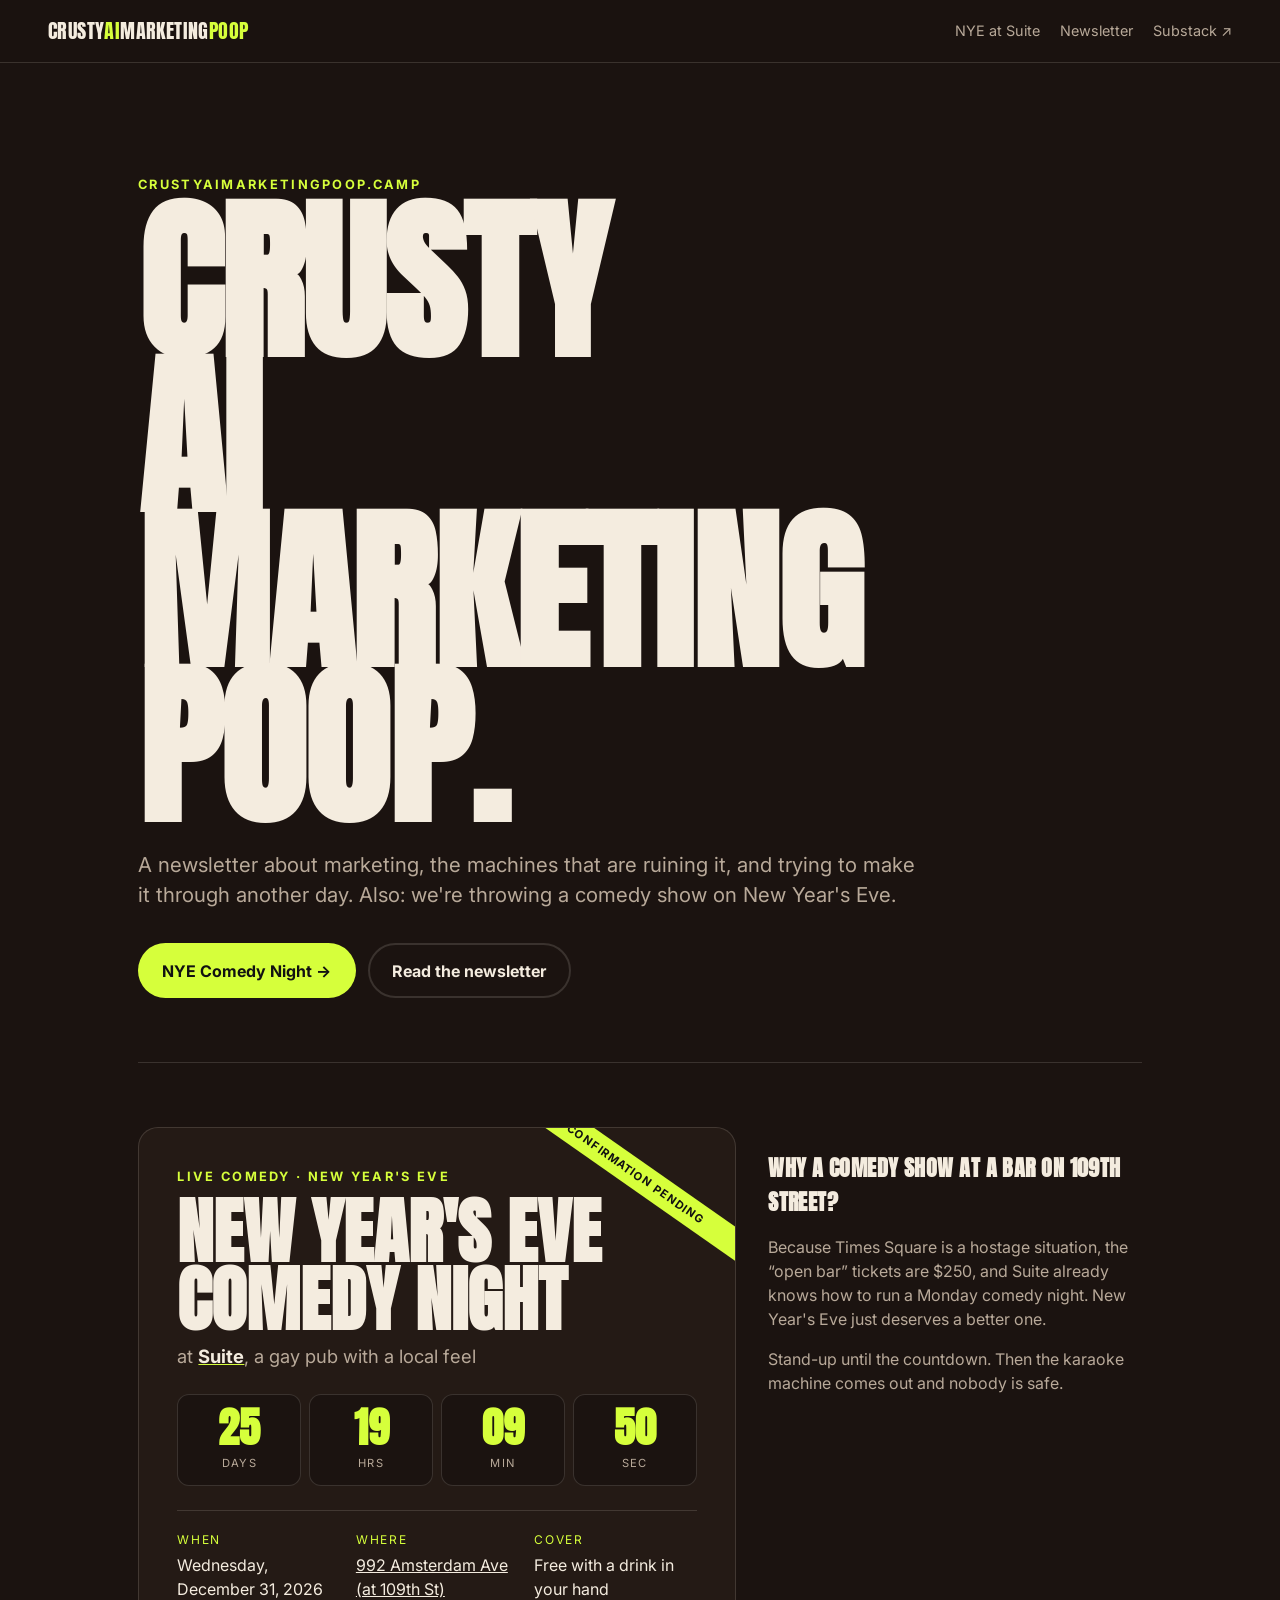
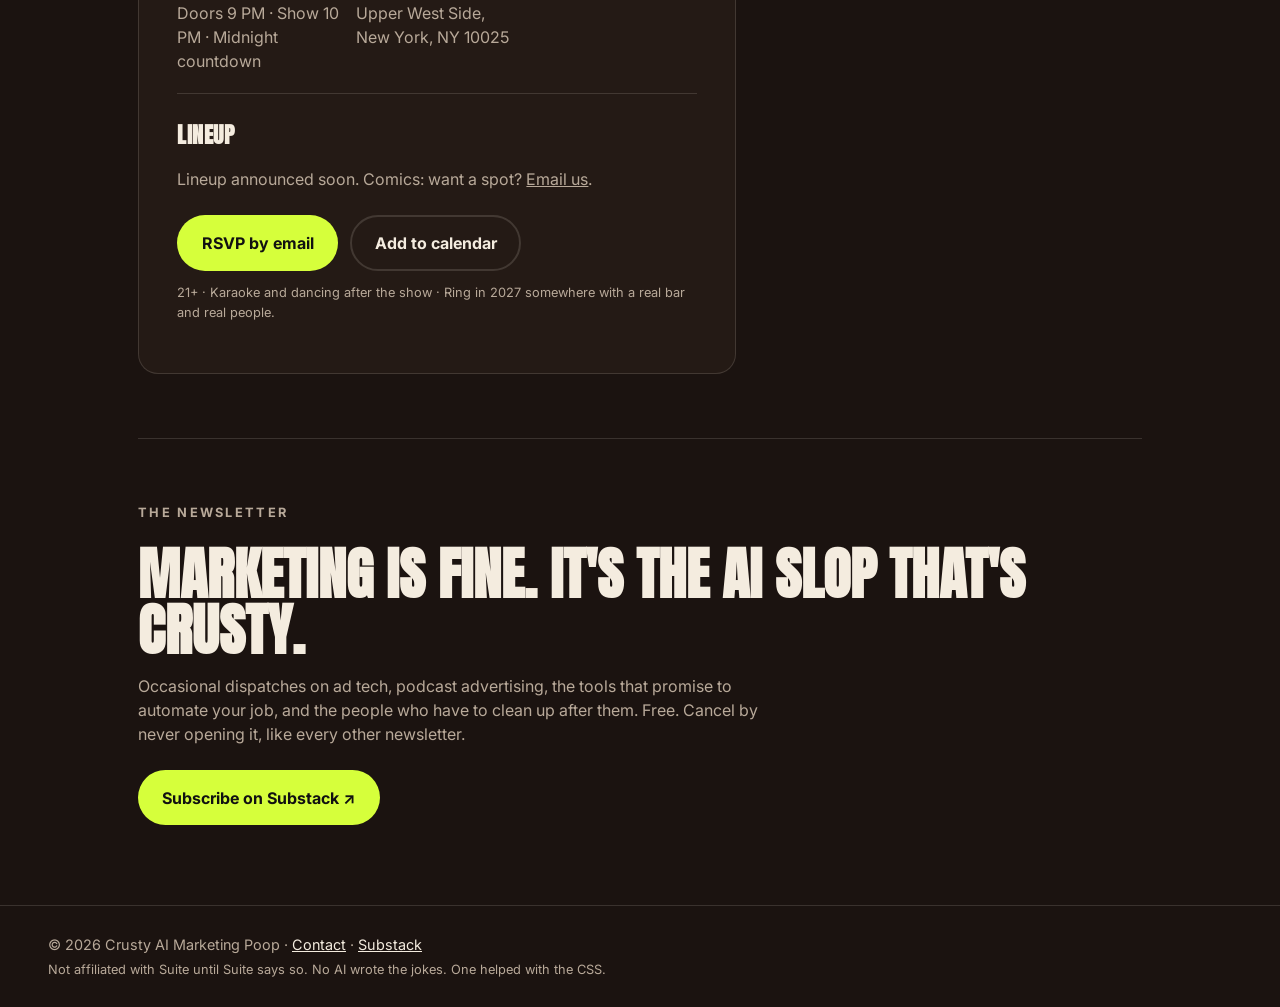
==== index.html @ 44531439 "Initial site: brand landing + NYE comedy night at Suite Co-Authored-By: Claude Fable 5.1 <noreply@an" ====
<!doctype html>
<html lang="en">
<head>
<meta charset="utf-8">
<meta name="viewport" content="width=device-width, initial-scale=1">
<title>Crusty AI Marketing Poop</title>
<meta name="description" content="Crusty AI Marketing Poop. A newsletter, a bad attitude, and a New Year's Eve comedy night at Suite on the Upper West Side.">
<meta property="og:title" content="Crusty AI Marketing Poop">
<meta property="og:description" content="New Year's Eve comedy night at Suite, Upper West Side. Plus the newsletter.">
<meta property="og:type" content="website">
<meta property="og:url" content="https://crustyaimarketingpoop.camp/">
<meta name="theme-color" content="#1b1310">
<link rel="icon" href="data:image/svg+xml,%3Csvg xmlns='http://www.w3.org/2000/svg' viewBox='0 0 100 100'%3E%3Ctext y='.9em' font-size='90'%3E%F0%9F%92%A9%3C/text%3E%3C/svg%3E">
<link rel="preconnect" href="https://fonts.googleapis.com">
<link rel="preconnect" href="https://fonts.gstatic.com" crossorigin>
<link href="https://fonts.googleapis.com/css2?family=Anton&family=Inter:wght@400;500;700&display=swap" rel="stylesheet">
<link rel="stylesheet" href="style.css">
</head>
<body>

<!-- ============================================================
     EDIT ME: everything that changes lives here.
     ============================================================ -->
<script>
window.SITE = {
  substackUrl: "https://clayvickers.substack.com",
  instagram: "",                       // e.g. "https://instagram.com/yourhandle" (leave "" to hide)
  contactEmail: "vickers621@gmail.com",

  event: {
    confirmed: false,                  // flip to true once Suite says yes
    title: "New Year's Eve Comedy Night",
    dateISO: "2026-12-31T21:00:00-05:00",   // doors/show start, ET
    dateText: "Wednesday, December 31, 2026",
    timeText: "Doors 9 PM · Show 10 PM · Midnight countdown",
    price: "Free with a drink in your hand",   // or "$20 advance / $25 door"
    ticketUrl: "",                     // Eventbrite / Partiful / Venmo link; "" = show RSVP-by-email
    venue: {
      name: "Suite",
      tagline: "A gay pub with a local feel",
      address: "992 Amsterdam Ave (at 109th St)",
      city: "Upper West Side, New York, NY 10025",
      mapsUrl: "https://maps.google.com/?q=Suite+992+Amsterdam+Ave+New+York+NY+10025",
      url: "https://suitenyc.com",
      phone: "(212) 222-4600"
    },
    lineup: [
      // { name: "Comic Name", credit: "Comedy Cellar, Netflix", url: "" },
    ]
  }
};
</script>

<header class="nav">
  <a class="brand" href="/">Crusty<span>AI</span>Marketing<span>Poop</span></a>
  <nav>
    <a href="#nye">NYE at Suite</a>
    <a href="#newsletter">Newsletter</a>
    <a id="nav-substack" href="#" target="_blank" rel="noopener">Substack ↗</a>
  </nav>
</header>

<main>

<section class="hero">
  <p class="kicker">crustyaimarketingpoop.camp</p>
  <h1>Crusty<br>AI<br>Marketing<br>Poop.</h1>
  <p class="lede">A newsletter about marketing, the machines that are ruining it, and trying to make it through another day. Also: we're throwing a comedy show on New Year's Eve.</p>
  <div class="cta-row">
    <a class="btn btn-primary" href="#nye">NYE Comedy Night →</a>
    <a class="btn btn-ghost" id="hero-substack" href="#" target="_blank" rel="noopener">Read the newsletter</a>
  </div>
</section>

<section id="nye" class="event">
  <div class="event-card">
    <div id="pending-ribbon" class="ribbon" hidden>Venue confirmation pending</div>

    <p class="kicker">Live comedy · New Year's Eve</p>
    <h2 id="ev-title">New Year's Eve Comedy Night</h2>
    <p class="event-sub">at <a id="ev-venue-link" href="#" target="_blank" rel="noopener"><strong id="ev-venue">Suite</strong></a>, <span id="ev-venue-tagline"></span></p>

    <div class="countdown" aria-live="polite">
      <div><b id="cd-d">--</b><span>days</span></div>
      <div><b id="cd-h">--</b><span>hrs</span></div>
      <div><b id="cd-m">--</b><span>min</span></div>
      <div><b id="cd-s">--</b><span>sec</span></div>
    </div>

    <dl class="facts">
      <div><dt>When</dt><dd><span id="ev-date"></span><br><span id="ev-time" class="muted"></span></dd></div>
      <div><dt>Where</dt><dd><a id="ev-map" href="#" target="_blank" rel="noopener"><span id="ev-address"></span></a><br><span id="ev-city" class="muted"></span></dd></div>
      <div><dt>Cover</dt><dd id="ev-price"></dd></div>
    </dl>

    <div class="lineup">
      <h3>Lineup</h3>
      <ul id="lineup"></ul>
      <p id="lineup-empty" class="muted">Lineup announced soon. Comics: want a spot? <a id="lineup-email" href="#">Email us</a>.</p>
    </div>

    <div class="cta-row">
      <a id="ev-cta" class="btn btn-primary" href="#">RSVP</a>
      <a id="ev-cal" class="btn btn-ghost" href="#" download="nye-comedy-night-suite.ics">Add to calendar</a>
    </div>
    <p class="fine">21+ · Karaoke and dancing after the show · Ring in 2027 somewhere with a real bar and real people.</p>
  </div>

  <aside class="why">
    <h3>Why a comedy show at a bar on 109th Street?</h3>
    <p>Because Times Square is a hostage situation, the “open bar” tickets are $250, and Suite already knows how to run a Monday comedy night. New Year's Eve just deserves a better one.</p>
    <p>Stand-up until the countdown. Then the karaoke machine comes out and nobody is safe.</p>
  </aside>
</section>

<section id="newsletter" class="newsletter">
  <div>
    <p class="kicker">The newsletter</p>
    <h2>Marketing is fine. It's the AI slop that's crusty.</h2>
    <p>Occasional dispatches on ad tech, podcast advertising, the tools that promise to automate your job, and the people who have to clean up after them. Free. Cancel by never opening it, like every other newsletter.</p>
    <a class="btn btn-primary" id="nl-substack" href="#" target="_blank" rel="noopener">Subscribe on Substack ↗</a>
  </div>
</section>

</main>

<footer>
  <p>© <span id="year"></span> Crusty AI Marketing Poop · <a id="foot-email" href="#">Contact</a> · <a id="foot-substack" href="#" target="_blank" rel="noopener">Substack</a> <span id="foot-ig-wrap" hidden>· <a id="foot-ig" href="#" target="_blank" rel="noopener">Instagram</a></span></p>
  <p class="fine">Not affiliated with Suite until Suite says so. No AI wrote the jokes. One helped with the CSS.</p>
</footer>

<script src="site.js"></script>
</body>
</html>
---- style.css ----
:root{
  --bg:#1b1310; --bg-2:#241a15; --ink:#f4ecdf; --muted:#b8a999;
  --acid:#d6ff3b; --acid-ink:#111; --line:rgba(244,236,223,.14);
  --display:"Anton",Impact,"Arial Narrow Bold",sans-serif;
  --body:"Inter",system-ui,-apple-system,Segoe UI,Roboto,sans-serif;
}
*{box-sizing:border-box}
html{scroll-behavior:smooth}
body{margin:0;background:var(--bg);color:var(--ink);font-family:var(--body);line-height:1.5;-webkit-font-smoothing:antialiased}
a{color:inherit}
img{max-width:100%}
.kicker{font-size:.8rem;letter-spacing:.18em;text-transform:uppercase;color:var(--acid);margin:0 0 .75rem;font-weight:700}
.muted{color:var(--muted)}
.fine{font-size:.8rem;color:var(--muted)}

.nav{display:flex;justify-content:space-between;align-items:center;gap:1rem;padding:1rem clamp(1rem,4vw,3rem);border-bottom:1px solid var(--line);position:sticky;top:0;background:rgba(27,19,16,.9);backdrop-filter:blur(8px);z-index:10}
.brand{font-family:var(--display);font-size:1.25rem;letter-spacing:.02em;text-decoration:none;text-transform:uppercase}
.brand span{color:var(--acid)}
.nav nav{display:flex;gap:1.25rem;font-size:.9rem}
.nav nav a{text-decoration:none;color:var(--muted)}
.nav nav a:hover{color:var(--ink)}
@media (max-width:600px){.nav nav a:not(:first-child){display:none}}

main{max-width:1100px;margin:0 auto;padding:0 clamp(1rem,4vw,3rem)}

.hero{padding:clamp(3rem,10vw,7rem) 0 clamp(2rem,6vw,4rem)}
.hero h1{font-family:var(--display);font-size:clamp(4rem,15vw,11rem);line-height:.88;margin:0 0 1.5rem;text-transform:uppercase;letter-spacing:-.01em}
.hero h1::selection{background:var(--acid);color:var(--acid-ink)}
.lede{font-size:clamp(1.05rem,1.6vw,1.35rem);max-width:38em;color:var(--muted);margin:0 0 2rem}

.btn{display:inline-block;padding:.85rem 1.4rem;border-radius:999px;font-weight:700;text-decoration:none;border:2px solid transparent;transition:transform .08s ease}
.btn:active{transform:scale(.98)}
.btn-primary{background:var(--acid);color:var(--acid-ink)}
.btn-primary:hover{filter:brightness(1.08)}
.btn-ghost{border-color:var(--line);color:var(--ink)}
.btn-ghost:hover{border-color:var(--ink)}
.cta-row{display:flex;flex-wrap:wrap;gap:.75rem;margin:1.5rem 0 0}

.event{display:grid;grid-template-columns:minmax(0,1.6fr) minmax(0,1fr);gap:2rem;padding:clamp(2rem,6vw,4rem) 0;border-top:1px solid var(--line)}
@media (max-width:820px){.event{grid-template-columns:1fr}}
.event-card{position:relative;background:var(--bg-2);border:1px solid var(--line);border-radius:20px;padding:clamp(1.25rem,3vw,2.5rem);overflow:hidden}
.ribbon{position:absolute;top:1.1rem;right:-3.2rem;transform:rotate(35deg);background:var(--acid);color:var(--acid-ink);font-size:.7rem;font-weight:700;letter-spacing:.1em;text-transform:uppercase;padding:.35rem 4rem}
.event h2{font-family:var(--display);font-size:clamp(2.4rem,6vw,4.5rem);line-height:.95;margin:0 0 .5rem;text-transform:uppercase}
.event-sub{font-size:1.15rem;margin:0 0 1.5rem;color:var(--muted)}
.event-sub a{color:var(--ink);text-decoration-color:var(--acid)}

.countdown{display:grid;grid-template-columns:repeat(4,1fr);gap:.5rem;margin:0 0 1.5rem}
.countdown div{background:var(--bg);border:1px solid var(--line);border-radius:12px;padding:.75rem .25rem;text-align:center}
.countdown b{display:block;font-family:var(--display);font-size:clamp(1.6rem,4vw,2.6rem);line-height:1;color:var(--acid)}
.countdown span{font-size:.7rem;letter-spacing:.12em;text-transform:uppercase;color:var(--muted)}

.facts{display:grid;grid-template-columns:repeat(3,1fr);gap:1rem;margin:0 0 1.5rem;padding:1.25rem 0;border-top:1px solid var(--line);border-bottom:1px solid var(--line)}
@media (max-width:560px){.facts{grid-template-columns:1fr}}
.facts dt{font-size:.75rem;letter-spacing:.14em;text-transform:uppercase;color:var(--acid);margin:0 0 .25rem}
.facts dd{margin:0}

.lineup h3,.why h3{font-family:var(--display);text-transform:uppercase;letter-spacing:.02em;font-size:1.4rem;margin:0 0 .5rem}
.lineup ul{list-style:none;padding:0;margin:0}
.lineup li{padding:.5rem 0;border-bottom:1px dashed var(--line)}
.lineup li b{display:block}
.lineup li small{color:var(--muted)}

.why{align-self:start;padding:clamp(1rem,2vw,1.5rem) 0}
.why p{color:var(--muted)}

.newsletter{padding:clamp(2rem,6vw,4rem) 0 clamp(3rem,8vw,5rem);border-top:1px solid var(--line)}
.newsletter h2{font-family:var(--display);font-size:clamp(2rem,5vw,3.5rem);line-height:1;text-transform:uppercase;margin:0 0 1rem;max-width:18em}
.newsletter p{max-width:40em;color:var(--muted);margin:0 0 1.5rem}

footer{border-top:1px solid var(--line);padding:1.5rem clamp(1rem,4vw,3rem);font-size:.9rem;color:var(--muted)}
footer p{margin:.25rem 0}
footer a{color:var(--ink)}
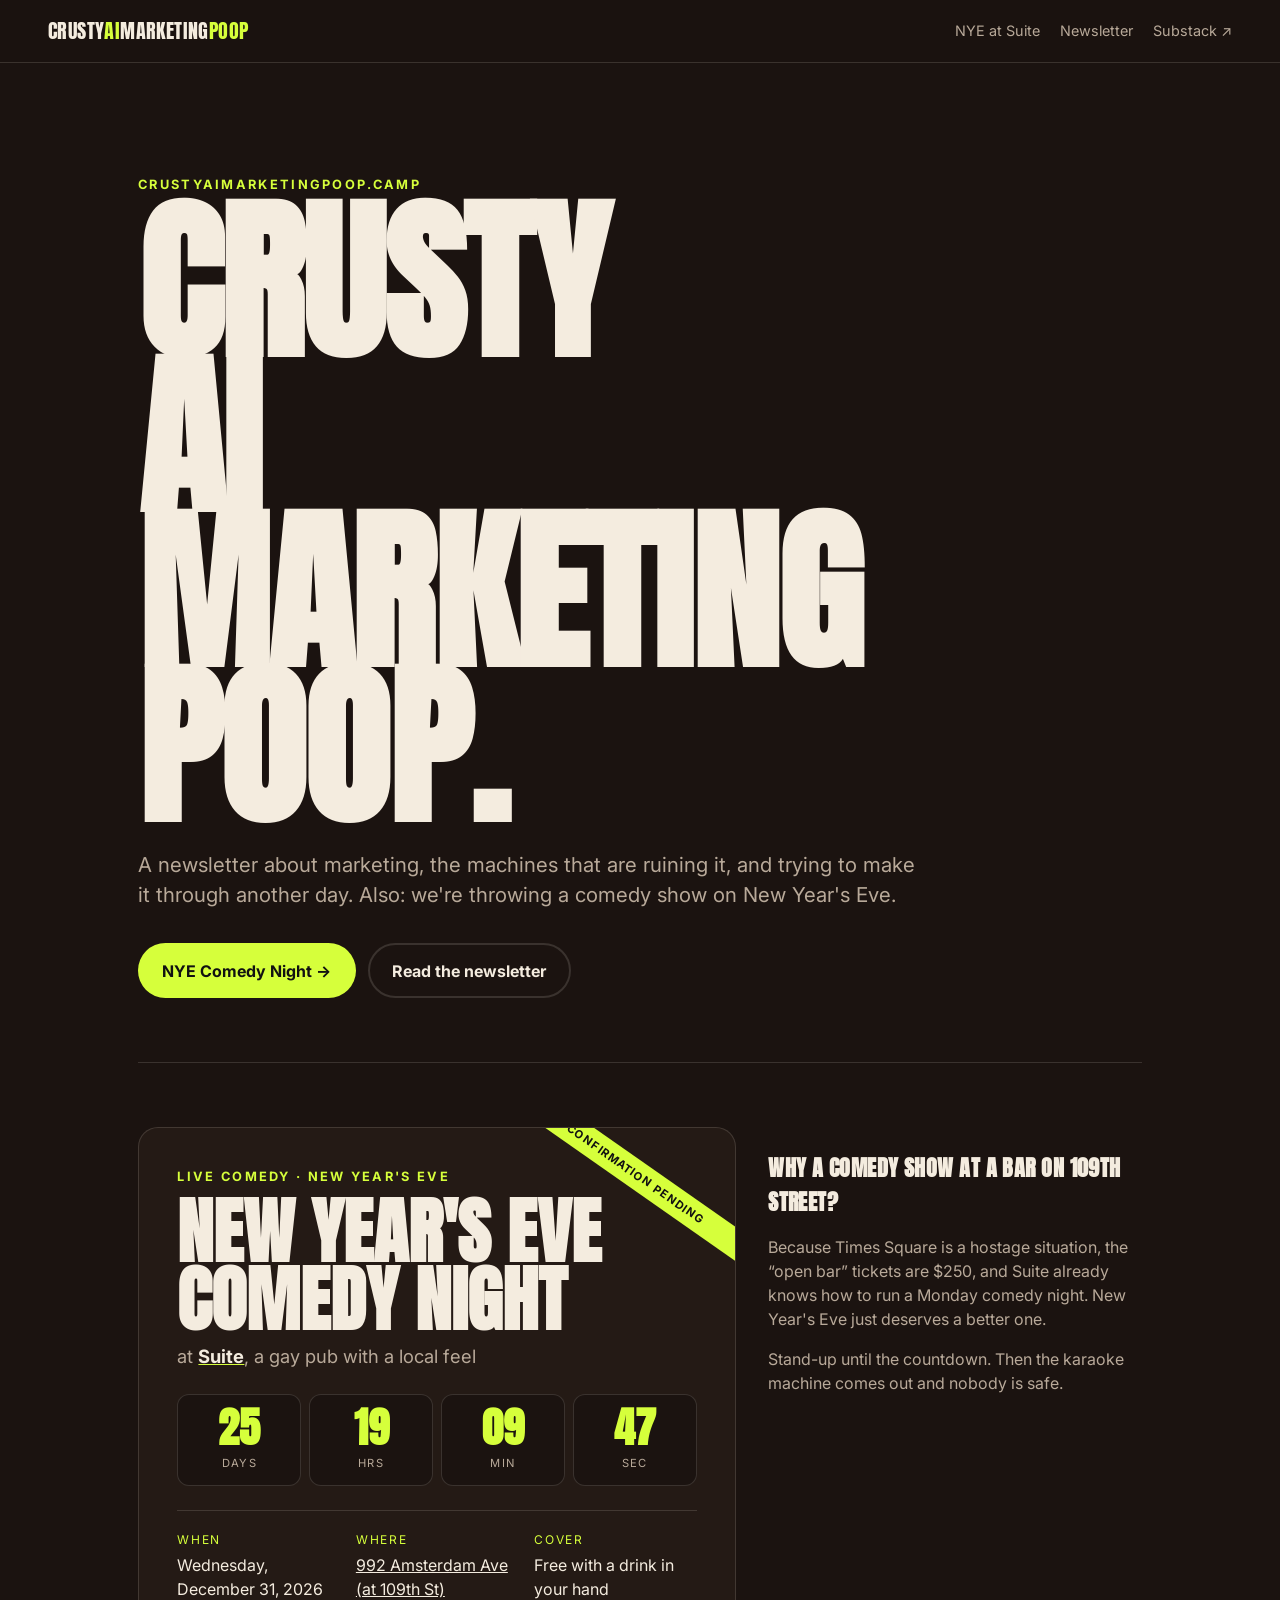
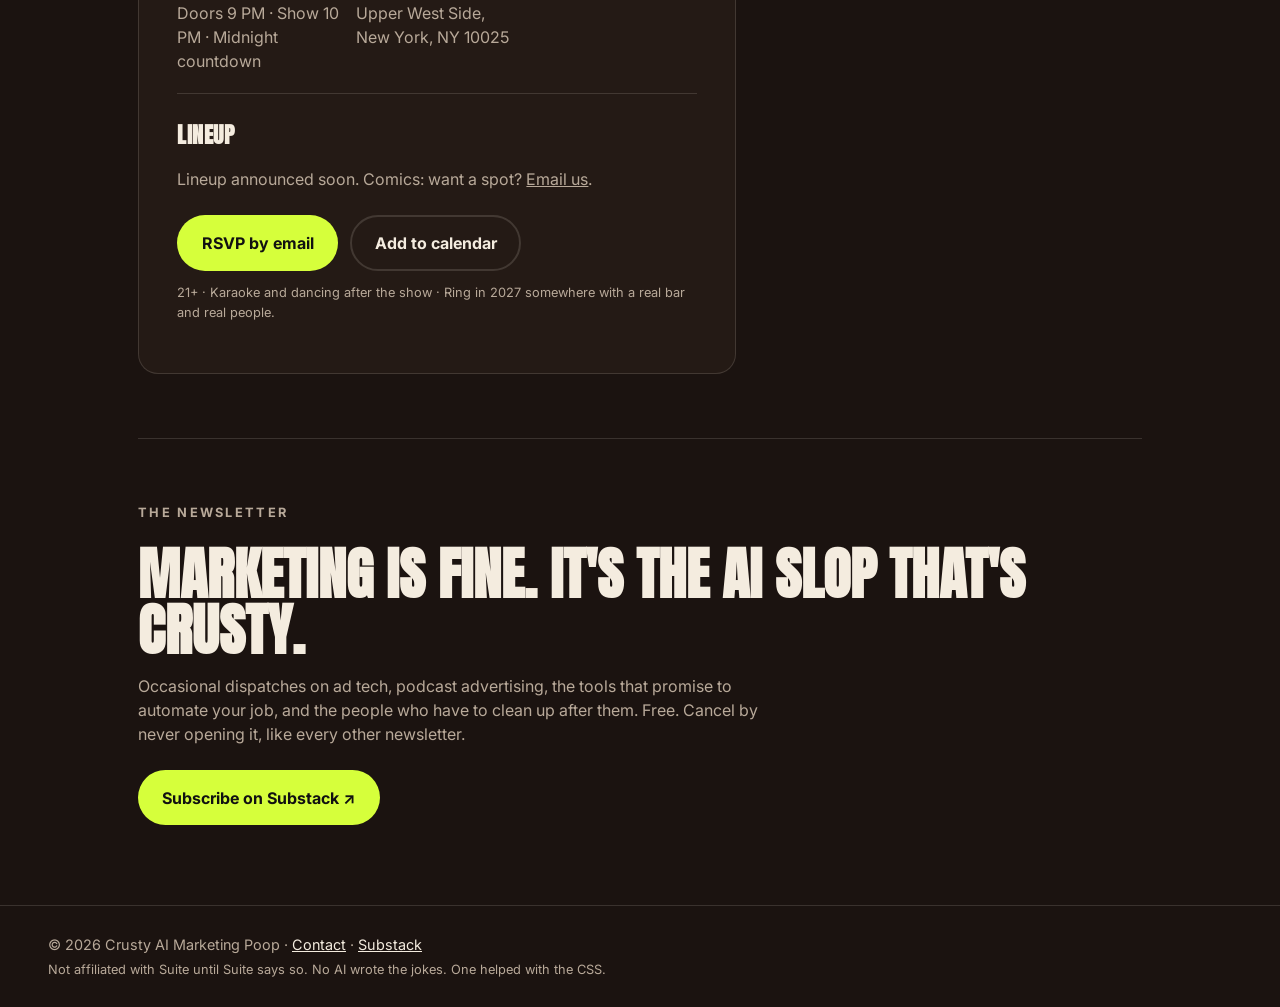
==== commit 34a5c181: "Point Substack links at anasidefromaside.substack.com Co-Authored-By: Claude Fable 5.1 <noreply@anth" ====
--- a/index.html
+++ b/index.html
@@ -23,7 +23,7 @@
      ============================================================ -->
 <script>
 window.SITE = {
-  substackUrl: "https://clayvickers.substack.com",
+  substackUrl: "https://anasidefromaside.substack.com",
   instagram: "",                       // e.g. "https://instagram.com/yourhandle" (leave "" to hide)
   contactEmail: "vickers621@gmail.com",
 
